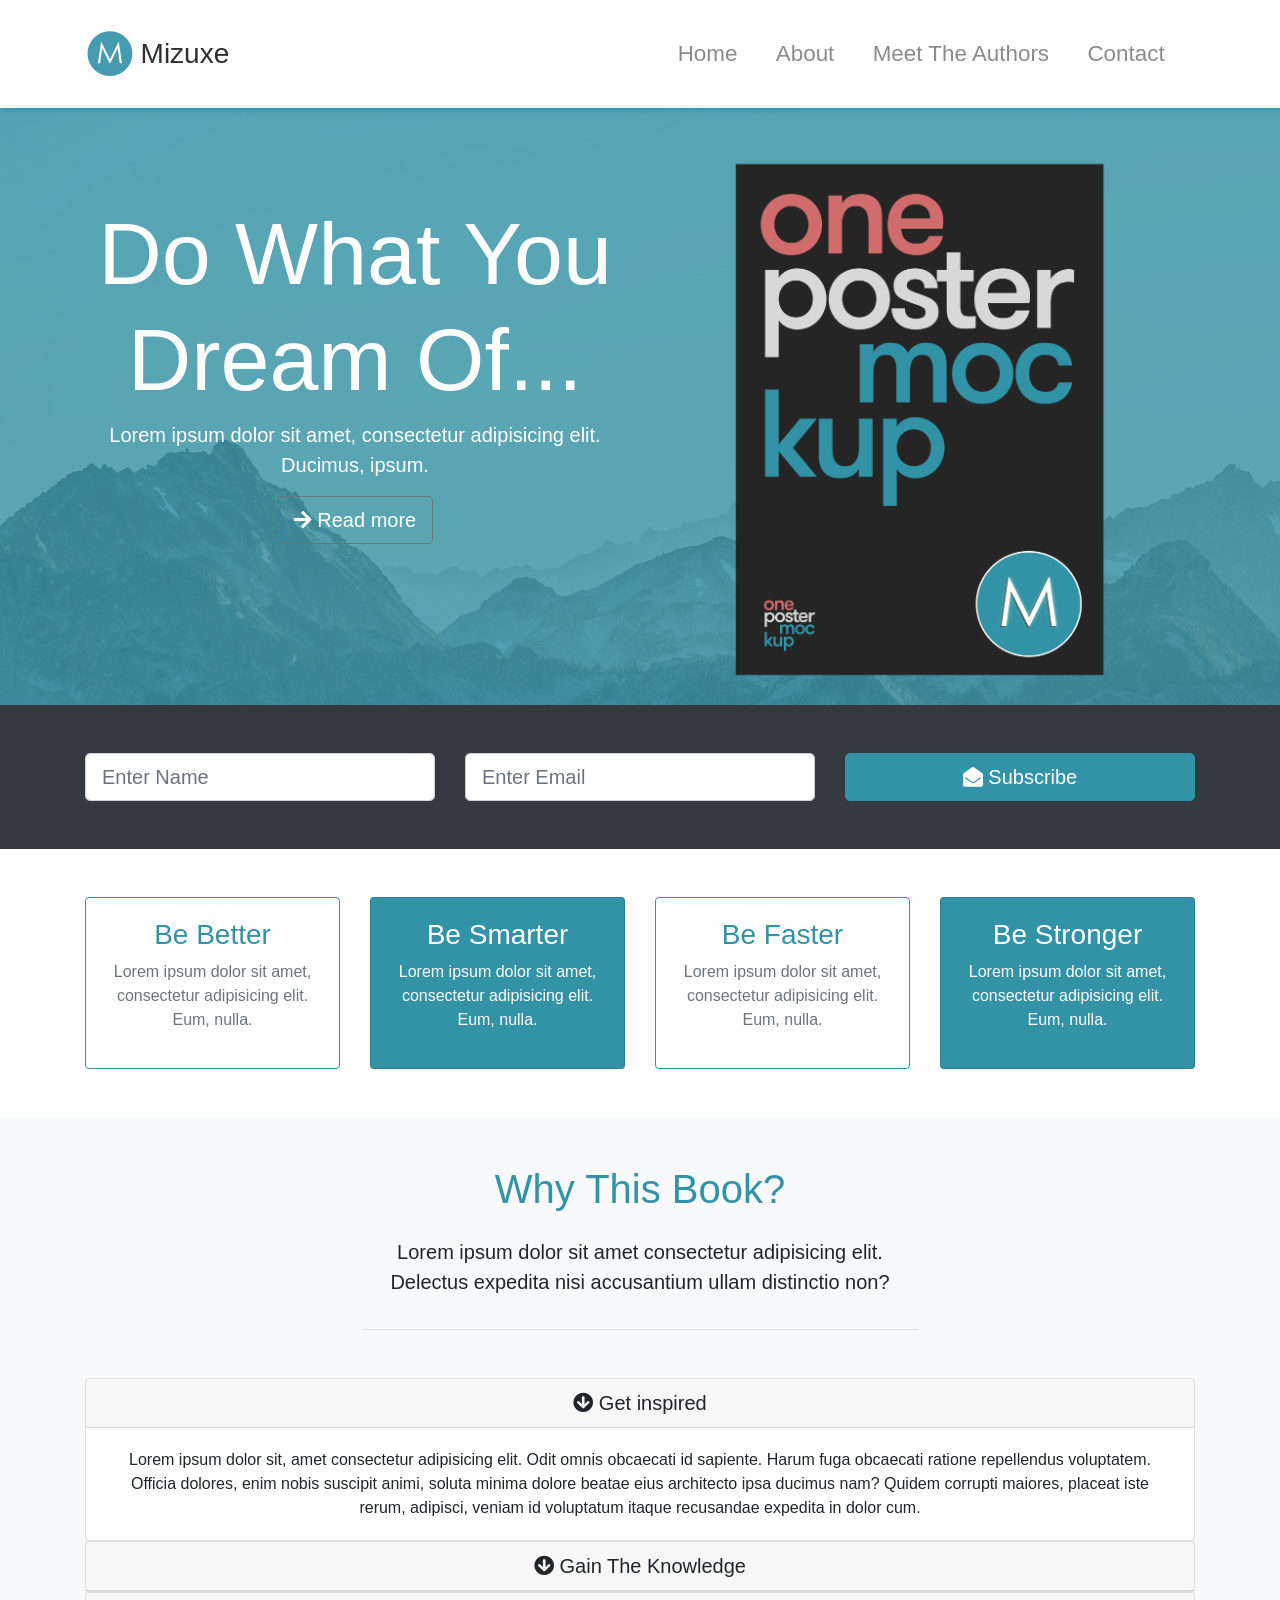
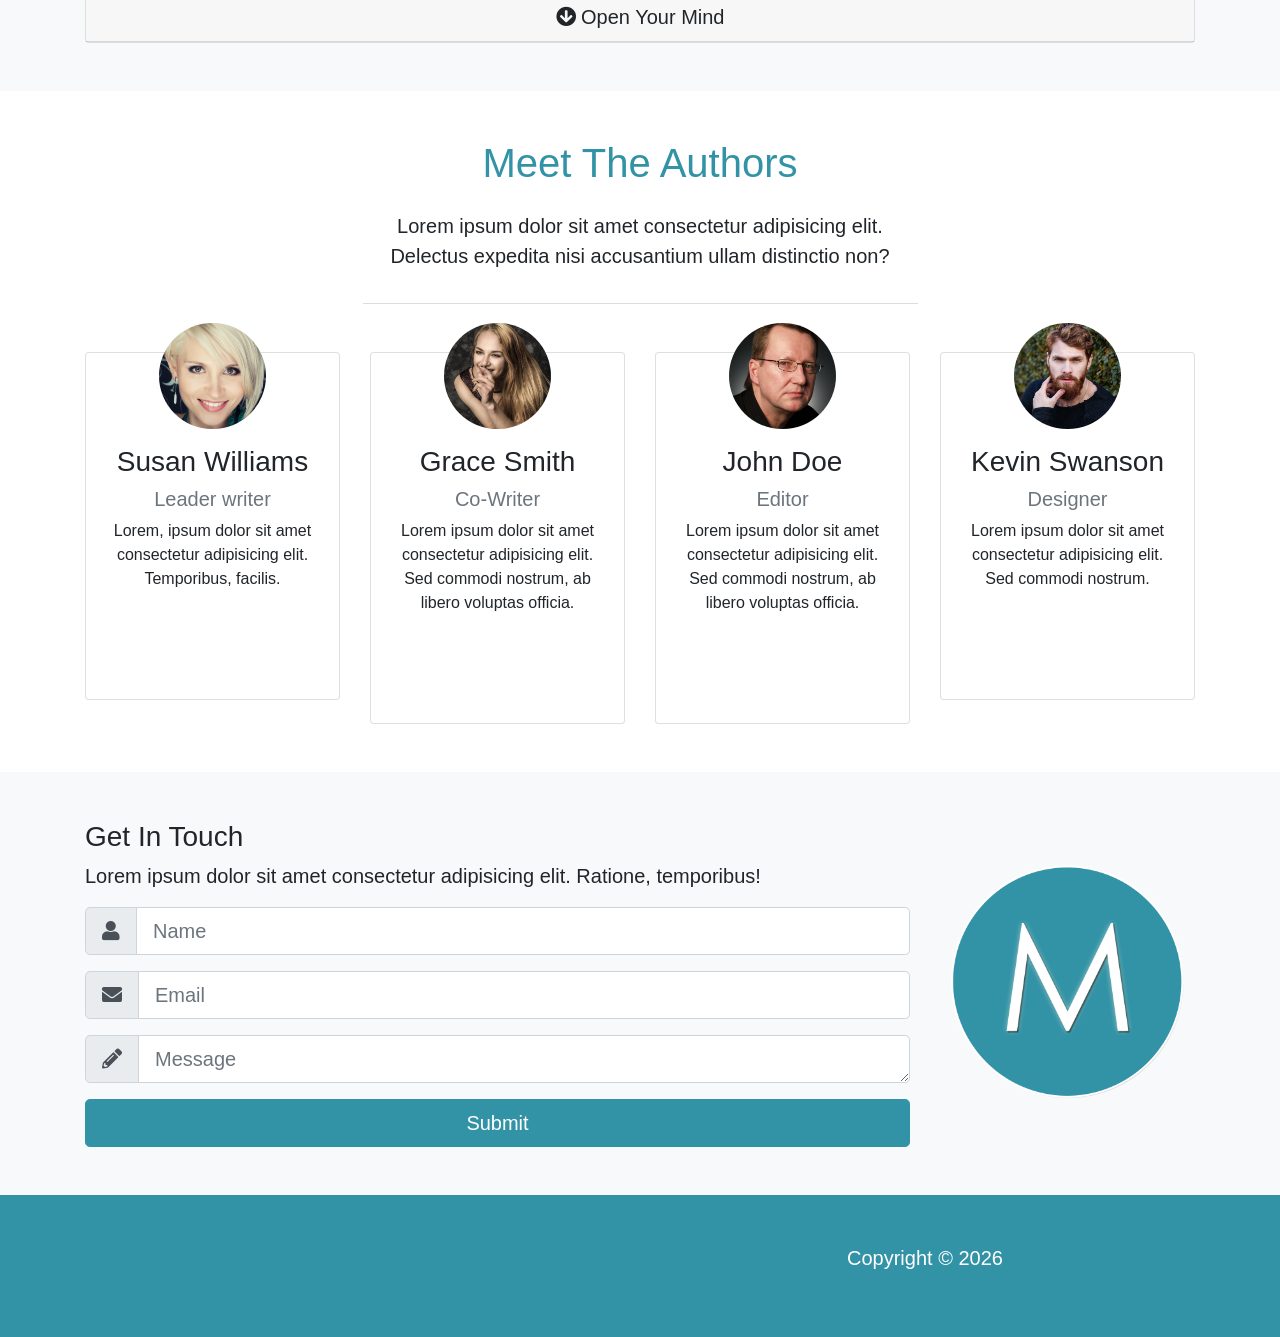
==== index.html @ d21bb669 "Start the proj with local git" ====
<!DOCTYPE html>
<html lang="en">

<head>
  <meta charset="UTF-8">
  <meta name="viewport" content="width=device-width, initial-scale=1.0">
  <meta http-equiv="X-UA-Compatible" content="ie=edge">
  <link rel="stylesheet" href="https://use.fontawesome.com/releases/v5.0.13/css/all.css" integrity="sha384-DNOHZ68U8hZfKXOrtjWvjxusGo9WQnrNx2sqG0tfsghAvtVlRW3tvkXWZh58N9jp"
    crossorigin="anonymous">
  <link rel="stylesheet" href="css/bootstrap.css ">
  <link rel="stylesheet" href="css/style.css">
  <title>Bootstrap Theme</title>
</head>

<body data-spy="scroll" data-target="#main-navbar" id="home">
  <nav class="navbar navbar-expand-md navbar-light fixed-top py-4" id="main-navbar">
    <div class="container">
      <a href="#home" class="navbar-brand">
        <img src="img/mlogo.png" alt="logoimage" width="50" height="50">
        <h3 class="d-inline align-middle">Mizuxe</h3>
      </a>
      <button class="navbar-toggler" data-toggle="collapse" data-target="#navbarCollapse">
        <span class="navbar-toggler-icon"></span>
      </button>
      <div class="collapse navbar-collapse" id="navbarCollapse">
        <ul class="navbar-nav ml-auto">
          <li class="nav-item">
            <a href="#home" class="nav-link">Home</a>
          </li>
          <li class="nav-item">
            <a href="#about" class="nav-link">About</a>
          </li>
          <li class="nav-item">
            <a href="#authors" class="nav-link">Meet The Authors</a>
          </li>
          <li class="nav-item">
            <a href="#contact" class="nav-link">Contact</a>
          </li>
        </ul>
      </div>
    </div>
  </nav>

  <!-- SHOWCASE -->
  <section id="showcase" class="py-5">
    <div class="primary-overlay text-white">
      <div class="container">
        <div class="row">
          <div class="col-lg-6 text-center">
            <h1 class="display-2 mt-5 pt-5">
              Do What You Dream Of...
            </h1>
            <p class="lead">Lorem ipsum dolor sit amet, consectetur adipisicing elit. Ducimus, ipsum.</p>
            <a href="#" class="btn btn-outline-secondary btn-lg text-white">
              <i class="fas fa-arrow-right"></i> Read more
            </a>
          </div>
          <div class="col-lg-6">
            <img src="img/book.png" alt="bookimage" class="img-fluid d-none d-lg-block">
          </div>
        </div>
      </div>
    </div>
  </section>

  <!-- NEWSLETTER -->
  <section class="bg-dark text-white py-5" id="newsletter">
    <div class="container">
      <div class="row">
        <div class="col-md-4">
          <input type="name" class="form-control form-control-lg mb-resp" placeholder="Enter Name">
        </div>
        <div class="col-md-4">
          <input type="email" class="form-control form-control-lg mb-resp" placeholder="Enter Email">
        </div>
        <div class="col-md-4">
          <button class="btn btn-primary btn-lg btn-block">
            <i class="fas fa-envelope-open"></i> Subscribe
          </button>
        </div>
      </div>
    </div>
  </section>

  <!-- BOXES -->
  <div class="boxes py-5">
    <div class="container">
      <div class="row">
        <div class="col-md-3">
          <div class="card text-center border-primary mb-resp">
            <div class="card-body">
              <h3 class="text-primary">Be Better</h3>
              <p class="text-muted">Lorem ipsum dolor sit amet, consectetur adipisicing elit. Eum, nulla. </p>
            </div>
          </div>
        </div>
        <div class="col-md-3">
          <div class="card text-center bg-primary text-white mb-resp">
            <div class="card-body">
              <h3 class="text-white">Be Smarter</h3>
              <p>Lorem ipsum dolor sit amet, consectetur adipisicing elit. Eum, nulla. </p>
            </div>
          </div>
        </div>
        <div class="col-md-3">
          <div class="card text-center border-primary mb-resp">
            <div class="card-body">
              <h3 class="text-primary">Be Faster</h3>
              <p class="text-muted">Lorem ipsum dolor sit amet, consectetur adipisicing elit. Eum, nulla. </p>
            </div>
          </div>
        </div>
        <div class="col-md-3">
          <div class="card text-center bg-primary text-white mb-resp">
            <div class="card-body">
              <h3 class="text-white">Be Stronger</h3>
              <p>Lorem ipsum dolor sit amet, consectetur adipisicing elit. Eum, nulla. </p>
            </div>
          </div>
        </div>
      </div>
    </div>
  </div>

  <!-- ABOUT / WHY SECTION -->
  <section id="about" class="py-5 text-center bg-light">
    <div class="container">
      <div class="row">
        <div class="col">
          <div class="info-header mb-5">
            <h1 class="text-primary pb-3">
              Why This Book?
            </h1>
            <p class="lead pb-3">Lorem ipsum dolor sit amet consectetur adipisicing elit. Delectus expedita nisi
              accusantium ullam distinctio non?</p>
          </div>
          <!-- ACCORDEON -->
          <div id="accordeon">
            <div class="card">
              <div class="card-header">
                <h5 class="mb-0">
                  <div href="#collapse1" data-toggle="collapse" data-parent="#accordeon">
                    <i class="fas fa-arrow-circle-down"></i> Get inspired
                  </div>
                </h5>
              </div>

              <div id="collapse1" class="collapse show">
                <div class="card-body">
                  Lorem ipsum dolor sit, amet consectetur adipisicing elit. Odit omnis obcaecati id sapiente. Harum
                  fuga obcaecati ratione repellendus voluptatem. Officia dolores, enim nobis suscipit animi, soluta
                  minima dolore beatae eius architecto ipsa ducimus nam? Quidem corrupti maiores, placeat iste rerum,
                  adipisci, veniam id voluptatum itaque recusandae expedita in dolor cum.
                </div>
              </div>
            </div>

            <div class="card">
              <div class="card-header">
                <h5 class="mb-0">
                  <div href="#collapse2" data-toggle="collapse" data-parent="#accordeon">
                    <i class="fas fa-arrow-circle-down"></i> Gain The Knowledge
                  </div>
                </h5>
              </div>
              <div id="collapse2" class="collapse hide">
                <div class="card-body">
                  Lorem ipsum dolor sit, amet consectetur adipisicing elit. Odit omnis obcaecati id sapiente. Harum
                  fuga obcaecati ratione repellendus voluptatem. Officia dolores, enim nobis suscipit animi, soluta
                  minima dolore beatae eius architecto ipsa ducimus nam? Quidem corrupti maiores, placeat iste rerum,
                  adipisci, veniam id voluptatum itaque recusandae expedita in dolor cum.
                </div>
              </div>
            </div>
            <div class="card">
              <div class="card-header">
                <h5 class="mb-0">
                  <div href="#collapse3" data-toggle="collapse" data-parent="#accordeon">
                    <i class="fas fa-arrow-circle-down"></i> Open Your Mind
                  </div>
                </h5>
              </div>
              <div id="collapse3" class="collapse hide">
                <div class="card-body">
                  Lorem ipsum dolor sit, amet consectetur adipisicing elit. Odit omnis obcaecati id sapiente. Harum
                  fuga obcaecati ratione repellendus voluptatem. Officia dolores, enim nobis suscipit animi, soluta
                  minima dolore beatae eius architecto ipsa ducimus nam? Quidem corrupti maiores, placeat iste rerum,
                  adipisci, veniam id voluptatum itaque recusandae expedita in dolor cum.
                </div>
              </div>
            </div>
          </div>

        </div>
      </div>
    </div>
  </section>

  <!-- AUTHORS -->
  <section class="my-5 text-center" id="authors">
    <div class="container">
      <div class="row">
        <div class="col">
          <div class="info-header mb-5">
            <h1 class="text-primary pb-3">
              Meet The Authors
            </h1>
            <p class="lead pb-3">Lorem ipsum dolor sit amet consectetur adipisicing elit. Delectus expedita nisi
              accusantium ullam distinctio non?</p>
          </div>
        </div>
      </div>
      <!-- CARDS -->
      <div class="row">
        <div class="col-md-6 col-lg-3">
          <div class="card">
            <div class="card-body">
              <img src="img/person1.jpg" alt="person1" class="img-fluid rounded-circle w-50 mb-3">
              <h3>Susan Williams </h3>
              <h5 class="text-muted"> Leader writer</h5>
              <p>Lorem, ipsum dolor sit amet consectetur adipisicing elit. Temporibus, facilis.</p>
              <div class="d-flex justify-content-center">
                <div class="p-4">
                  <a href="http://facebook.com">
                    <i class="fab fa-facebook"></i>
                  </a>
                </div>
                <div class="p-4">
                  <a href="http://twitter.com">
                    <i class="fab fa-twitter"></i>
                  </a>
                </div>
                <div class="p-4">
                  <a href="http://instagram.com">
                    <i class="fab fa-instagram"></i>
                  </a>
                </div>
              </div>
            </div>
          </div>
        </div>

        <div class="col-lg-3 col-md-6">
          <div class="card">
            <div class="card-body">
              <img src="img/person2.jpg" alt="" class="img-fluid rounded-circle w-50 mb-3">
              <h3>Grace Smith</h3>
              <h5 class="text-muted">Co-Writer</h5>
              <p>Lorem ipsum dolor sit amet consectetur adipisicing elit. Sed commodi nostrum, ab libero voluptas
                officia.</p>
              <div class="d-flex justify-content-center">
                <div class="p-4">
                  <a href="http://facebook.com">
                    <i class="fab fa-facebook"></i>
                  </a>
                </div>
                <div class="p-4">
                  <a href="http://twitter.com">
                    <i class="fab fa-twitter"></i>
                  </a>
                </div>
                <div class="p-4">
                  <a href="http://instagram.com">
                    <i class="fab fa-instagram"></i>
                  </a>
                </div>
              </div>
            </div>
          </div>
        </div>

        <div class="col-lg-3 col-md-6">
          <div class="card">
            <div class="card-body">
              <img src="img/person3.jpg" alt="" class="img-fluid rounded-circle w-50 mb-3">
              <h3>John Doe</h3>
              <h5 class="text-muted">Editor</h5>
              <p>Lorem ipsum dolor sit amet consectetur adipisicing elit. Sed commodi nostrum, ab libero voluptas
                officia.</p>
              <div class="d-flex justify-content-center">
                <div class="p-4">
                  <a href="http://facebook.com">
                    <i class="fab fa-facebook"></i>
                  </a>
                </div>
                <div class="p-4">
                  <a href="http://twitter.com">
                    <i class="fab fa-twitter"></i>
                  </a>
                </div>
                <div class="p-4">
                  <a href="http://instagram.com">
                    <i class="fab fa-instagram"></i>
                  </a>
                </div>
              </div>
            </div>
          </div>
        </div>

        <div class="col-lg-3 col-md-6">
          <div class="card">
            <div class="card-body">
              <img src="img/person4.jpg" alt="" class="img-fluid rounded-circle w-50 mb-3">
              <h3>Kevin Swanson</h3>
              <h5 class="text-muted">Designer</h5>
              <p>Lorem ipsum dolor sit amet consectetur adipisicing elit. Sed commodi nostrum.
              </p>
              <div class="d-flex justify-content-center">
                <div class="p-4">
                  <a href="http://facebook.com">
                    <i class="fab fa-facebook"></i>
                  </a>
                </div>
                <div class="p-4">
                  <a href="http://twitter.com">
                    <i class="fab fa-twitter"></i>
                  </a>
                </div>
                <div class="p-4">
                  <a href="http://instagram.com">
                    <i class="fab fa-instagram"></i>
                  </a>
                </div>
              </div>
            </div>
          </div>
        </div>

      </div>
    </div>
  </section>


  <!-- CONTACT -->
  <section id="contact" class="bg-light py-5">
    <div class="container">
      <div class="row">
        <div class="col-lg-9">
          <h3>Get In Touch</h3>
          <p class="lead">Lorem ipsum dolor sit amet consectetur adipisicing elit. Ratione, temporibus!</p>
          <form>
            <div class="input-group input-group-lg mb-3">
              <div class="input-group-prepend">
                <span class="input-group-text">
                  <i class="fas fa-user"></i>
                </span>
              </div>
              <input type="text" class="form-control" placeholder="Name">
            </div>

            <div class="input-group input-group-lg mb-3">
              <div class="input-group-prepend">
                <span class="input-group-text">
                  <i class="fas fa-envelope"></i>
                </span>
              </div>
              <input type="text" class="form-control" placeholder="Email">
            </div>

            <div class="input-group input-group-lg mb-3">
              <div class="input-group-prepend">
                <span class="input-group-text">
                  <i class="fas fa-pencil-alt"></i>
                </span>
              </div>
              <textarea class="form-control" placeholder="Message" rows="5"></textarea>
            </div>

            <input type="submit" value="Submit" class="btn btn-primary btn-block btn-lg">
          </form>
        </div>

        <div class="col-lg-3 align-self-center">
          <img src="img/mlogo.png" alt="" class="img-fluid">
        </div>
      </div>
    </div>
  </section>


  <!-- FOOTER -->
  <footer id="main-footer" class="py-5 bg-primary text-white">
    <div class="container">
      <div class="row text-center">
        <div class="col-md-6 ml-auto">
          <p class="lead">
            Copyright &copy;
            <span id="year"></span>
          </p>
        </div>
      </div>
    </div>
  </footer>

  <script src="http://code.jquery.com/jquery-3.3.1.min.js" integrity="sha256-FgpCb/KJQlLNfOu91ta32o/NMZxltwRo8QtmkMRdAu8="
    crossorigin="anonymous"></script>
  <script src="https://cdnjs.cloudflare.com/ajax/libs/popper.js/1.14.3/umd/popper.min.js" integrity="sha384-ZMP7rVo3mIykV+2+9J3UJ46jBk0WLaUAdn689aCwoqbBJiSnjAK/l8WvCWPIPm49"
    crossorigin="anonymous"></script>
  <script src="https://stackpath.bootstrapcdn.com/bootstrap/4.1.1/js/bootstrap.min.js" integrity="sha384-smHYKdLADwkXOn1EmN1qk/HfnUcbVRZyYmZ4qpPea6sjB/pTJ0euyQp0Mk8ck+5T"
    crossorigin="anonymous"></script>

  <script>
    // Get the current year for the copyright
    $('#year').text(new Date().getFullYear());

    // Init Scrollspy
    $('body').scrollspy({
      target: '#main-navbar'
    });

    // Smooth Scrolling
    $('#main-navbar a').on('click', function (event) {
      if (this.hash !== "") {
        event.preventDefault();

        const hash = this.hash;

        $('html, body').animate({
          scrollTop: $(hash).offset().top
        }, 800, function () {

          window.location.hash = hash;
        });
      }
    });
  </script>
</body>

</html>
---- css/style.css ----
body {
  margin-top: 105px; }

.navbar {
  box-shadow: 2px 2px 5px #3292a6;
  opacity: 0.9;
  background: #fff; }
  .navbar .nav-item {
    font-size: 1.4rem;
    padding-right: 1.4rem; }

#showcase {
  position: relative;
  background: url(../img/mountains.jpg);
  min-height: 600px; }
  #showcase .primary-overlay {
    background: rgba(50, 146, 166, 0.8);
    position: absolute;
    top: 0;
    left: 0;
    width: 100%;
    height: 100%; }

.info-header {
  width: 50%;
  margin: auto;
  border-bottom: 1px #ddd solid; }

#authors img {
  margin-top: -50px; }
#authors .card:hover {
  background: #3292a6;
  color: #fff; }
#authors .fab {
  color: #fff; }

@media (max-width: 768px) {
  #showcase {
    min-height: 500px; }
    #showcase h1 {
      font-size: 4rem; }

  .mb-resp {
    margin-bottom: 1rem; } }
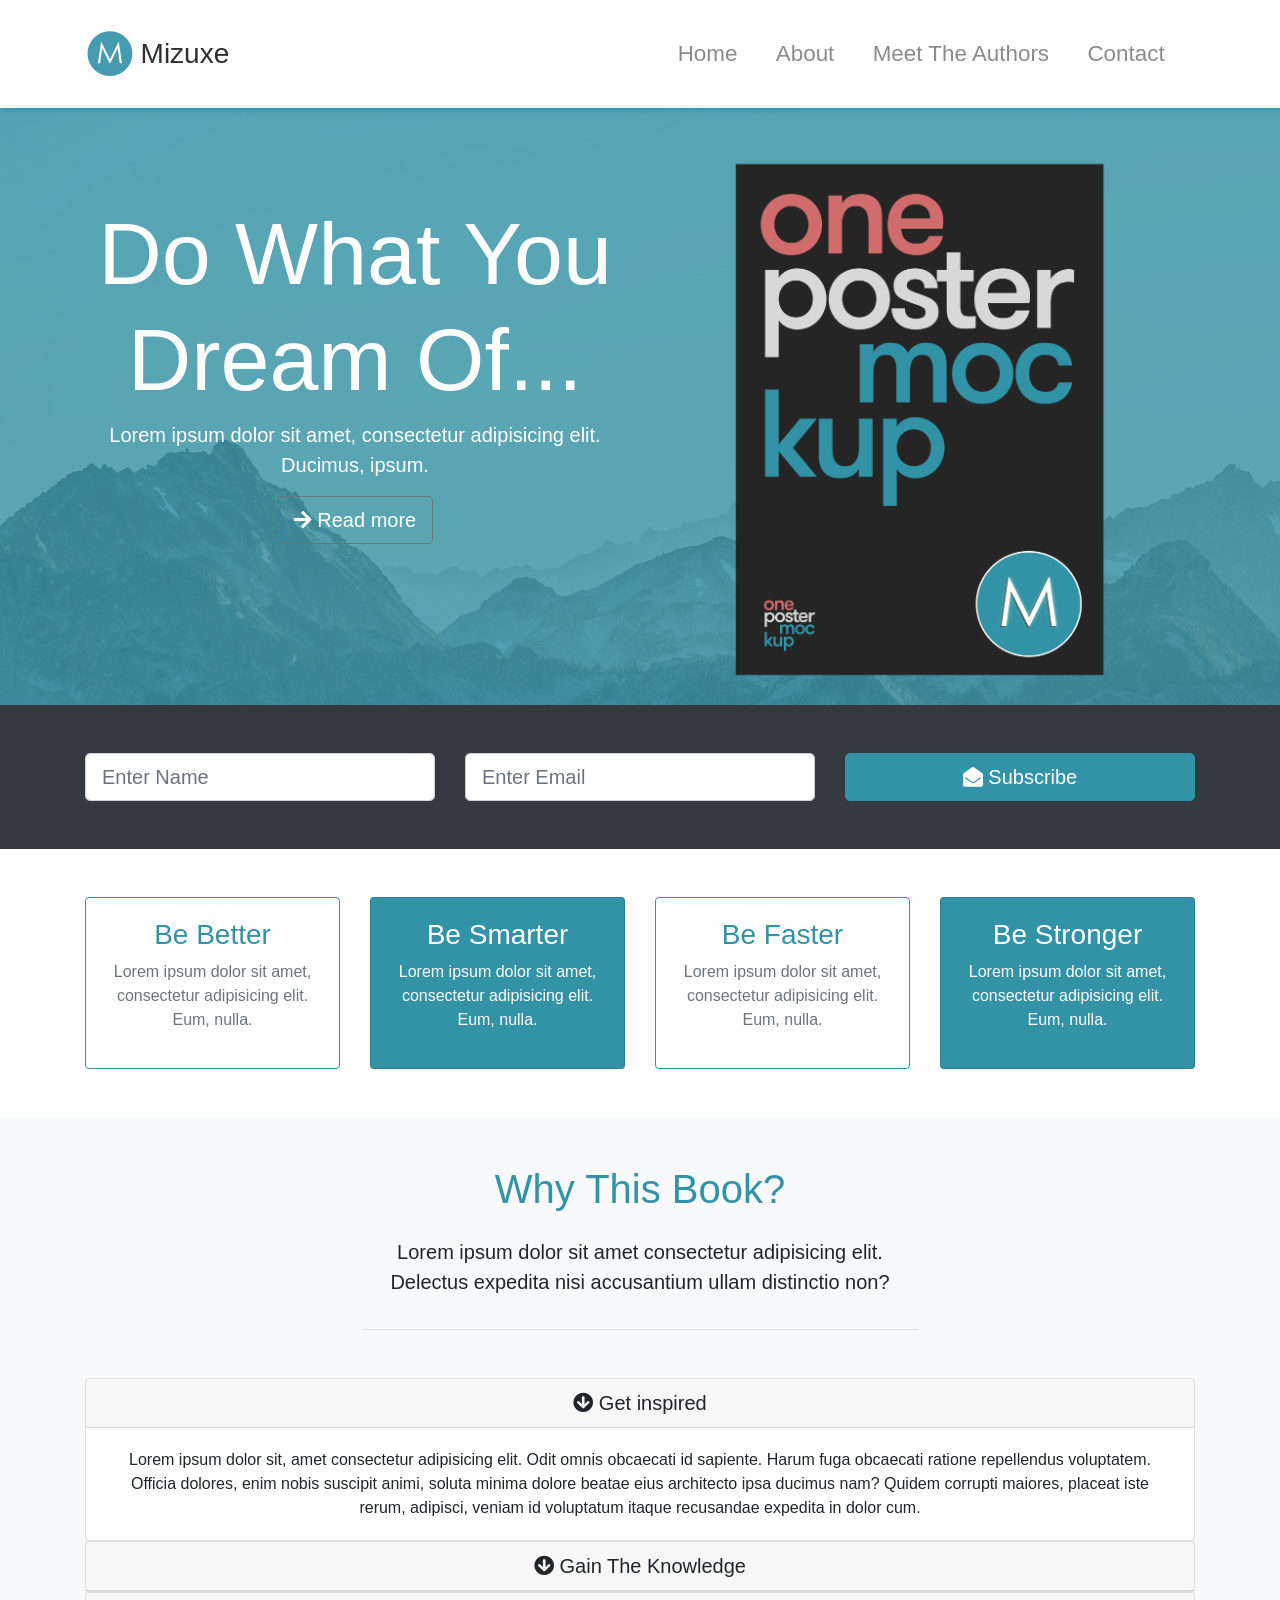
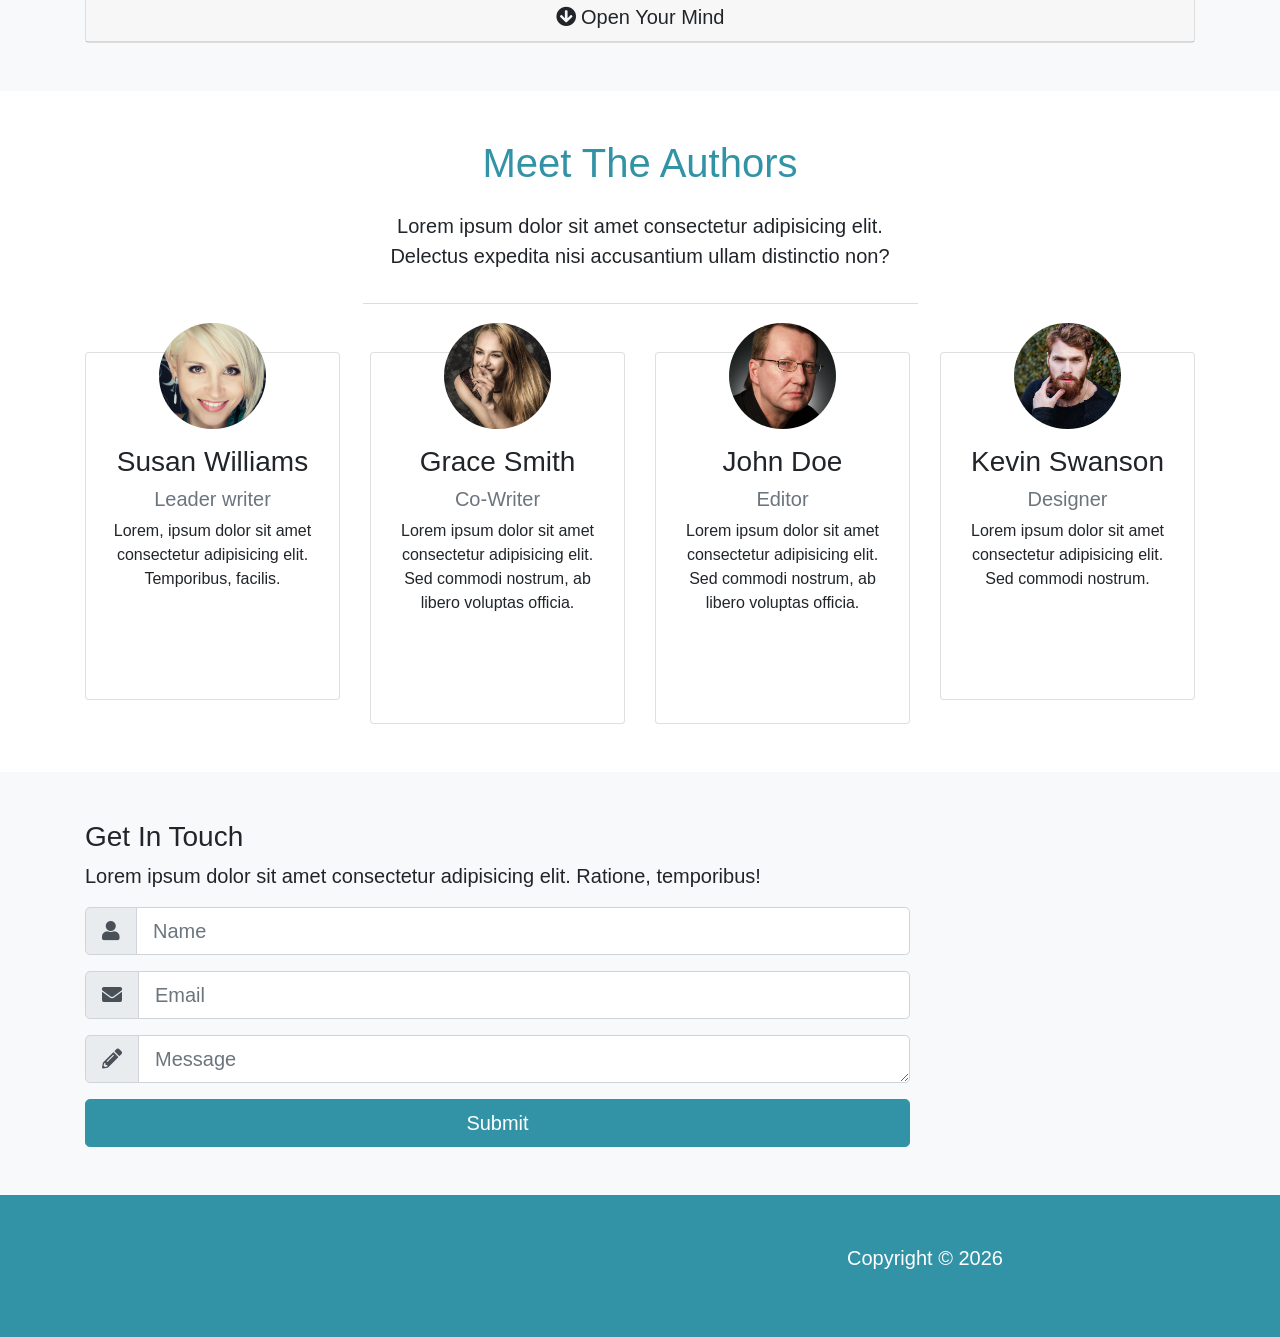
==== commit 522933c4: "Change a bit" ====
--- a/index.html
+++ b/index.html
@@ -371,8 +371,8 @@
           </form>
         </div>
 
-        <div class="col-lg-3 align-self-center">
-          <img src="img/mlogo.png" alt="" class="img-fluid">
+        <div class="col-lg-3 align-self-center d-none d-block-md">
+          <img src="img/mlogo.png" alt="logo" class="img-fluid">
         </div>
       </div>
     </div>
